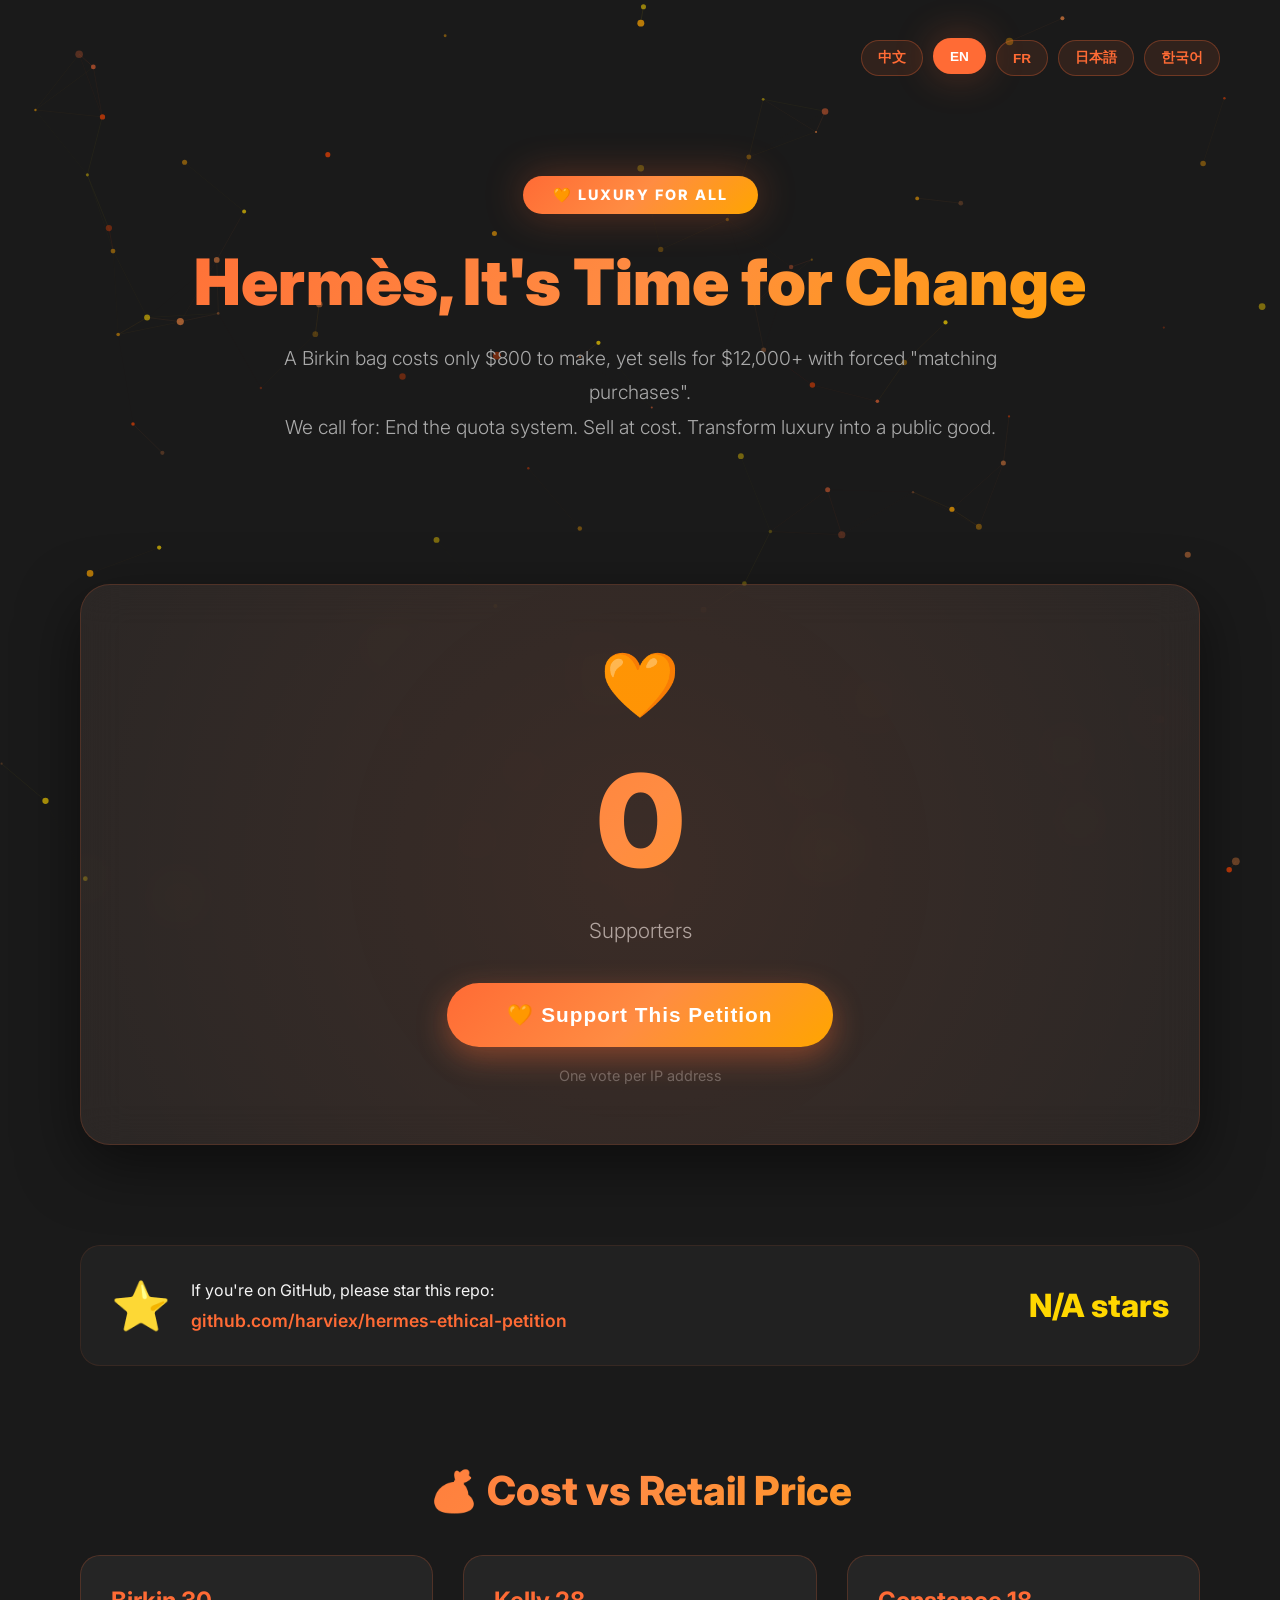
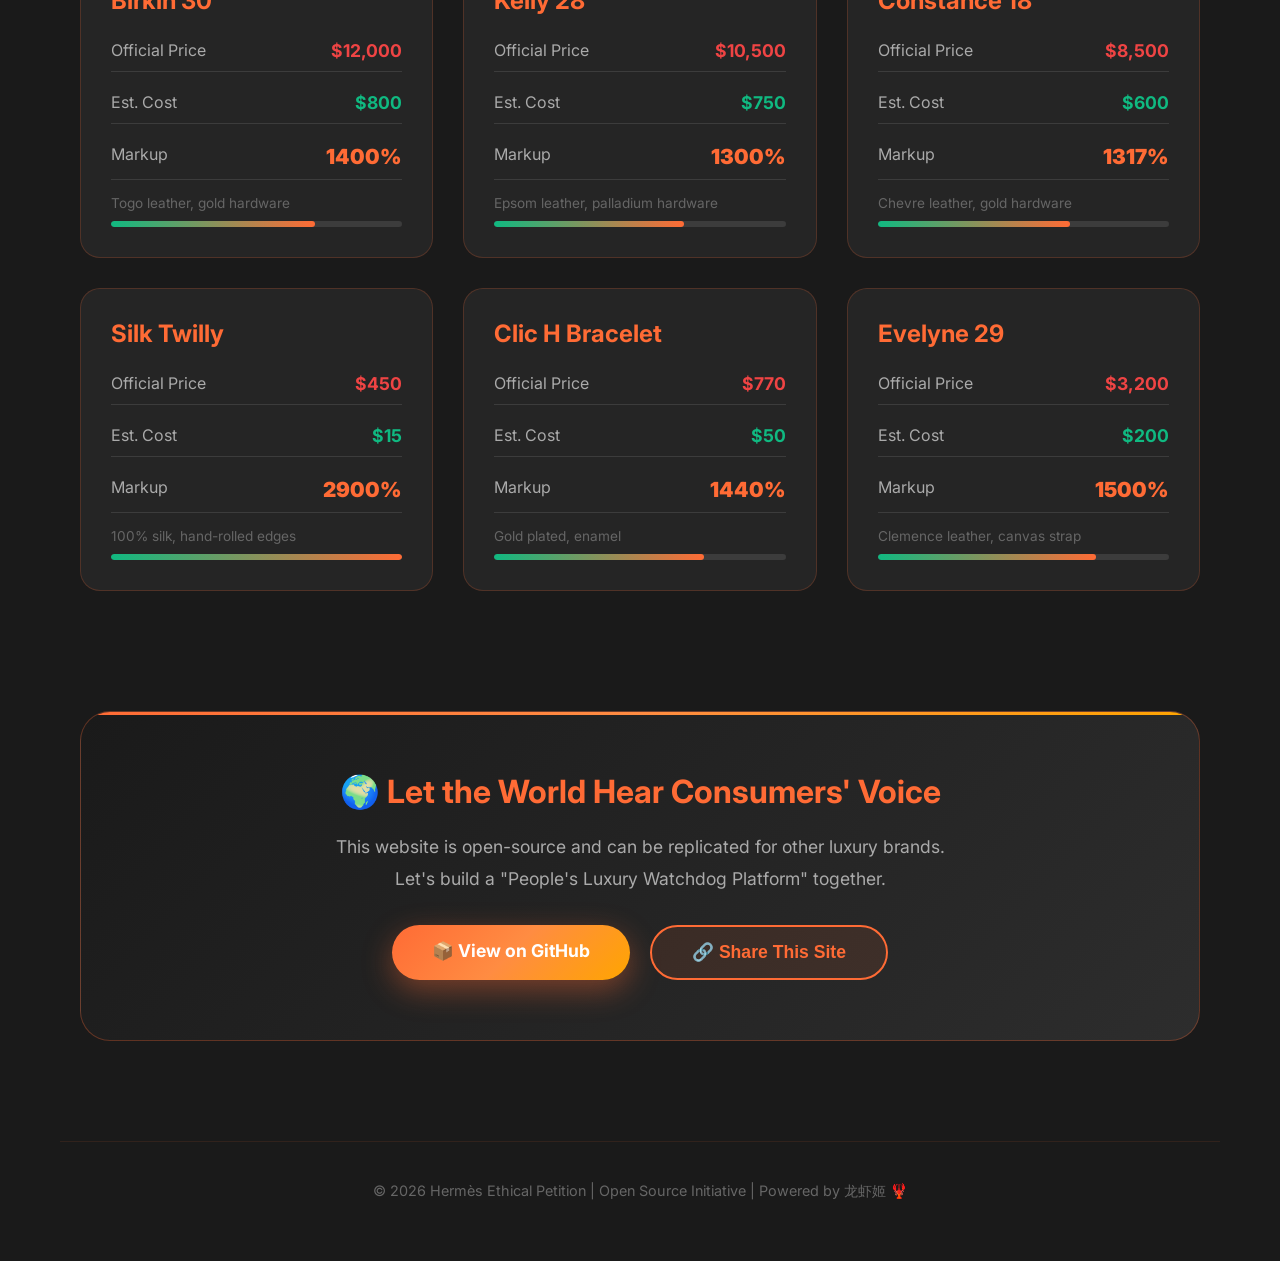
==== index.html @ af73ec5c "🧡 Initial commit: Hermès Ethical Petition with animations" ====
<!DOCTYPE html>
<html lang="zh-CN" data-lang="zh">
<head>
    <meta charset="UTF-8">
    <meta name="viewport" content="width=device-width, initial-scale=1.0">
    <title>🧡 Hermès Ethical Petition | 爱马仕公益转型倡议</title>
    <meta name="description" content="呼吁爱马仕取消配货制度，以成本价出售产品，转型为公益奢侈品品牌">
    <link rel="stylesheet" href="css/style.css">
    <link rel="preconnect" href="https://fonts.googleapis.com">
    <link href="https://fonts.googleapis.com/css2?family=Inter:wght@300;400;600;800;900&display=swap" rel="stylesheet">
</head>
<body>
    <!-- Canvas粒子背景 -->
    <canvas id="particleCanvas"></canvas>

    <!-- 主容器 -->
    <div class="container">
        <!-- 头部语言切换 -->
        <div class="lang-switcher">
            <button class="lang-btn active" data-lang="zh">中文</button>
            <button class="lang-btn" data-lang="en">EN</button>
            <button class="lang-btn" data-lang="fr">FR</button>
            <button class="lang-btn" data-lang="ja">日本語</button>
            <button class="lang-btn" data-lang="ko">한국어</button>
        </div>

        <!-- Hero区域 -->
        <header class="hero">
            <div class="hero-badge">🧡 LUXURY FOR ALL</div>
            <h1 class="hero-title" data-i18n="title">爱马仕，是时候改变了</h1>
            <p class="hero-subtitle" data-i18n="subtitle">
                一款Birkin包成本仅$800，售价却高达$12,000+，还要强制配货。<br>
                我们呼吁：取消配货制度，以成本价出售，将奢侈品转变为公益工具。
            </p>
        </header>

        <!-- 计数器区域（动画核心） -->
        <section class="counter-section">
            <div class="counter-card">
                <div class="counter-icon">🧡</div>
                <div class="counter-number" id="supportCount">0</div>
                <div class="counter-label" data-i18n="supporters">位支持者</div>
                <button class="support-btn" id="supportBtn" data-i18n="support_btn">
                    我支持这个倡议
                </button>
                <div class="counter-note" data-i18n="one_vote">每个IP只能支持一次</div>
            </div>
        </section>

        <!-- GitHub联动 -->
        <section class="github-section">
            <div class="github-card">
                <div class="github-icon">⭐</div>
                <div class="github-info">
                    <span data-i18n="github_text">如果你是GitHub用户，请为这个仓库加星：</span>
                    <a href="https://github.com/harviex/hermes-ethical-petition" target="_blank" class="github-link">
                        github.com/harviex/hermes-ethical-petition
                    </a>
                </div>
                <div class="github-stars">
                    <span id="githubStars">--</span> stars
                </div>
            </div>
        </section>

        <!-- 成本价对比 -->
        <section class="price-section">
            <h2 class="section-title" data-i18n="price_title">💰 成本 vs 售价</h2>
            <div class="price-grid" id="priceGrid">
                <!-- JS动态生成 -->
            </div>
        </section>

        <!-- 号召文案 -->
        <section class="cta-section">
            <div class="cta-box">
                <h3 data-i18n="cta_title">🌍 让全世界听到消费者的声音</h3>
                <p data-i18n="cta_text">
                    这个网站是开源的，可以复制到其他奢侈品品牌。<br>
                    让我们一起建立一个"人民奢侈品监督平台"。
                </p>
                <div class="cta-buttons">
                    <a href="https://github.com/harviex/hermes-ethical-petition" target="_blank" class="btn-primary" data-i18n="btn_github">
                        📦 在GitHub上查看
                    </a>
                    <button class="btn-secondary" onclick="shareSite()" data-i18n="btn_share">
                        🔗 分享这个网站
                    </button>
                </div>
            </div>
        </section>

        <!-- Footer -->
        <footer class="footer">
            <p data-i18n="footer">© 2026 Hermès Ethical Petition | 开源倡议 | Powered by 龙虾姬 🦞</p>
        </footer>
    </div>

    <!-- JS文件 -->
    <script src="js/i18n.js"></script>
    <script src="js/counter.js"></script>
    <script src="js/particles.js"></script>
    <script src="js/app.js"></script>
</body>
</html>
---- css/style.css ----
/* ===========================
   🧡 HERMÈS ETHICAL PETITION
   Ultra-Modern Animated UI
   =========================== */

:root {
    --hermes-orange: #FF6B35;
    --hermes-dark: #1a1a1a;
    --hermes-light: #f5f5f5;
    --gradient-1: linear-gradient(135deg, #FF6B35 0%, #FF8C42 50%, #FFA500 100%);
    --gradient-2: linear-gradient(135deg, #1a1a1a 0%, #2d2d2d 100%);
    --shadow-glow: 0 0 40px rgba(255, 107, 53, 0.3);
    --shadow-card: 0 20px 60px rgba(0, 0, 0, 0.5);
}

* {
    margin: 0;
    padding: 0;
    box-sizing: border-box;
}

body {
    font-family: 'Inter', -apple-system, BlinkMacSystemFont, sans-serif;
    background: var(--hermes-dark);
    color: var(--hermes-light);
    overflow-x: hidden;
    position: relative;
    min-height: 100vh;
}

/* Canvas粒子背景 */
#particleCanvas {
    position: fixed;
    top: 0;
    left: 0;
    width: 100%;
    height: 100%;
    z-index: 0;
    pointer-events: none;
}

.container {
    position: relative;
    z-index: 1;
    max-width: 1200px;
    margin: 0 auto;
    padding: 20px;
}

/* ===========================
   语言切换
   =========================== */
.lang-switcher {
    display: flex;
    justify-content: flex-end;
    gap: 10px;
    padding: 20px 0;
    animation: fadeInDown 0.6s ease-out;
}

.lang-btn {
    background: rgba(255, 107, 53, 0.1);
    border: 1px solid rgba(255, 107, 53, 0.3);
    color: var(--hermes-orange);
    padding: 8px 16px;
    border-radius: 20px;
    cursor: pointer;
    font-size: 0.85rem;
    transition: all 0.3s ease;
    font-weight: 600;
}

.lang-btn:hover, .lang-btn.active {
    background: var(--hermes-orange);
    color: white;
    box-shadow: var(--shadow-glow);
    transform: translateY(-2px);
}

/* ===========================
   Hero区域
   =========================== */
.hero {
    text-align: center;
    padding: 80px 20px;
    animation: fadeInUp 0.8s ease-out;
}

.hero-badge {
    display: inline-block;
    background: var(--gradient-1);
    color: white;
    padding: 10px 30px;
    border-radius: 50px;
    font-weight: 800;
    font-size: 0.9rem;
    letter-spacing: 2px;
    margin-bottom: 30px;
    animation: pulse 2s infinite;
    box-shadow: var(--shadow-glow);
}

.hero-title {
    font-size: clamp(2.5rem, 5vw, 4.5rem);
    font-weight: 900;
    background: var(--gradient-1);
    -webkit-background-clip: text;
    -webkit-text-fill-color: transparent;
    background-clip: text;
    margin-bottom: 20px;
    line-height: 1.2;
    animation: titleGlow 3s ease-in-out infinite;
}

.hero-subtitle {
    font-size: 1.2rem;
    line-height: 1.8;
    color: #aaa;
    max-width: 800px;
    margin: 0 auto;
    font-weight: 300;
}

/* ===========================
   计数器卡片（核心动画）
   =========================== */
.counter-section {
    padding: 60px 20px;
    animation: fadeInUp 1s ease-out 0.2s backwards;
}

.counter-card {
    background: rgba(255, 255, 255, 0.05);
    backdrop-filter: blur(20px);
    border: 1px solid rgba(255, 107, 53, 0.2);
    border-radius: 30px;
    padding: 60px 40px;
    text-align: center;
    box-shadow: var(--shadow-card);
    transition: all 0.5s ease;
    position: relative;
    overflow: hidden;
}

.counter-card::before {
    content: '';
    position: absolute;
    top: -50%;
    left: -50%;
    width: 200%;
    height: 200%;
    background: radial-gradient(circle, rgba(255,107,53,0.1) 0%, transparent 70%);
    animation: rotate 10s linear infinite;
}

.counter-card:hover {
    transform: translateY(-10px);
    box-shadow: var(--shadow-glow), var(--shadow-card);
    border-color: var(--hermes-orange);
}

.counter-icon {
    font-size: 4rem;
    animation: bounce 2s ease-in-out infinite;
    margin-bottom: 20px;
}

.counter-number {
    font-size: clamp(4rem, 10vw, 8rem);
    font-weight: 900;
    background: var(--gradient-1);
    -webkit-background-clip: text;
    -webkit-text-fill-color: transparent;
    background-clip: text;
    margin: 20px 0;
    position: relative;
    z-index: 1;
    animation: countPulse 0.5s ease-out;
}

.counter-label {
    font-size: 1.3rem;
    color: #aaa;
    margin-bottom: 40px;
    font-weight: 300;
}

.support-btn {
    background: var(--gradient-1);
    color: white;
    border: none;
    padding: 20px 60px;
    font-size: 1.3rem;
    font-weight: 700;
    border-radius: 50px;
    cursor: pointer;
    transition: all 0.3s ease;
    box-shadow: 0 10px 30px rgba(255, 107, 53, 0.4);
    position: relative;
    z-index: 1;
    letter-spacing: 1px;
}

.support-btn:hover {
    transform: scale(1.05) translateY(-3px);
    box-shadow: 0 15px 40px rgba(255, 107, 53, 0.6);
}

.support-btn:active {
    transform: scale(0.98);
}

.support-btn.supported {
    background: linear-gradient(135deg, #10b981 0%, #059669 100%);
    cursor: default;
    animation: successPulse 0.5s ease-out;
}

.counter-note {
    margin-top: 20px;
    font-size: 0.9rem;
    color: #666;
}

/* ===========================
   GitHub区域
   =========================== */
.github-section {
    padding: 40px 20px;
    animation: fadeInUp 1s ease-out 0.4s backwards;
}

.github-card {
    background: rgba(255, 255, 255, 0.03);
    border: 1px solid rgba(255, 107, 53, 0.1);
    border-radius: 20px;
    padding: 30px;
    display: flex;
    align-items: center;
    gap: 20px;
    flex-wrap: wrap;
    justify-content: center;
}

.github-icon {
    font-size: 3rem;
    animation: spin 4s linear infinite;
}

.github-info {
    flex: 1;
    min-width: 300px;
}

.github-link {
    color: var(--hermes-orange);
    text-decoration: none;
    font-weight: 600;
    font-size: 1.1rem;
    display: block;
    margin-top: 10px;
    transition: all 0.3s ease;
}

.github-link:hover {
    color: #FF8C42;
    text-decoration: underline;
}

.github-stars {
    font-size: 2rem;
    font-weight: 800;
    color: #FFD700;
}

/* ===========================
   成本对比
   =========================== */
.price-section {
    padding: 60px 20px;
    animation: fadeInUp 1s ease-out 0.6s backwards;
}

.section-title {
    text-align: center;
    font-size: 2.5rem;
    font-weight: 800;
    margin-bottom: 40px;
    background: var(--gradient-1);
    -webkit-background-clip: text;
    -webkit-text-fill-color: transparent;
    background-clip: text;
}

.price-grid {
    display: grid;
    grid-template-columns: repeat(auto-fit, minmax(300px, 1fr));
    gap: 30px;
}

.price-card {
    background: rgba(255, 255, 255, 0.05);
    border: 1px solid rgba(255, 107, 53, 0.2);
    border-radius: 20px;
    padding: 30px;
    transition: all 0.5s ease;
    position: relative;
    overflow: hidden;
}

.price-card:hover {
    transform: translateY(-5px) scale(1.02);
    box-shadow: var(--shadow-glow);
    border-color: var(--hermes-orange);
}

.price-card h3 {
    font-size: 1.5rem;
    margin-bottom: 15px;
    color: var(--hermes-orange);
}

.price-row {
    display: flex;
    justify-content: space-between;
    margin: 10px 0;
    padding: 10px 0;
    border-bottom: 1px solid rgba(255, 255, 255, 0.1);
}

.price-label {
    color: #aaa;
}

.price-value {
    font-weight: 700;
    font-size: 1.1rem;
}

.price-value.official {
    color: #ef4444;
}

.price-value.cost {
    color: #10b981;
}

.price-value.markup {
    color: var(--hermes-orange);
    font-size: 1.3rem;
    font-weight: 900;
}

/* ===========================
   CTA区域
   =========================== */
.cta-section {
    padding: 60px 20px;
    animation: fadeInUp 1s ease-out 0.8s backwards;
}

.cta-box {
    background: var(--gradient-2);
    border: 1px solid rgba(255, 107, 53, 0.3);
    border-radius: 30px;
    padding: 60px 40px;
    text-align: center;
    position: relative;
    overflow: hidden;
}

.cta-box::before {
    content: '';
    position: absolute;
    top: 0;
    left: 0;
    right: 0;
    height: 3px;
    background: var(--gradient-1);
    animation: shimmer 2s ease-in-out infinite;
}

.cta-box h3 {
    font-size: 2rem;
    margin-bottom: 20px;
    color: var(--hermes-orange);
}

.cta-box p {
    font-size: 1.1rem;
    line-height: 1.8;
    color: #aaa;
    margin-bottom: 30px;
}

.cta-buttons {
    display: flex;
    gap: 20px;
    justify-content: center;
    flex-wrap: wrap;
}

.btn-primary, .btn-secondary {
    padding: 15px 40px;
    border-radius: 50px;
    font-size: 1.1rem;
    font-weight: 700;
    text-decoration: none;
    transition: all 0.3s ease;
    cursor: pointer;
    border: none;
}

.btn-primary {
    background: var(--gradient-1);
    color: white;
    box-shadow: 0 10px 30px rgba(255, 107, 53, 0.4);
}

.btn-primary:hover {
    transform: translateY(-3px);
    box-shadow: 0 15px 40px rgba(255, 107, 53, 0.6);
}

.btn-secondary {
    background: rgba(255, 107, 53, 0.1);
    color: var(--hermes-orange);
    border: 2px solid var(--hermes-orange);
}

.btn-secondary:hover {
    background: var(--hermes-orange);
    color: white;
    transform: translateY(-3px);
}

/* ===========================
   Footer
   =========================== */
.footer {
    text-align: center;
    padding: 40px 20px;
    color: #666;
    font-size: 0.9rem;
    border-top: 1px solid rgba(255, 107, 53, 0.1);
    margin-top: 40px;
}

/* ===========================
   动画定义
   =========================== */
@keyframes fadeInUp {
    from {
        opacity: 0;
        transform: translateY(30px);
    }
    to {
        opacity: 1;
        transform: translateY(0);
    }
}

@keyframes fadeInDown {
    from {
        opacity: 0;
        transform: translateY(-20px);
    }
    to {
        opacity: 1;
        transform: translateY(0);
    }
}

@keyframes pulse {
    0%, 100% {
        transform: scale(1);
    }
    50% {
        transform: scale(1.05);
    }
}

@keyframes bounce {
    0%, 100% {
        transform: translateY(0);
    }
    50% {
        transform: translateY(-10px);
    }
}

@keyframes titleGlow {
    0%, 100% {
        filter: brightness(1);
    }
    50% {
        filter: brightness(1.3);
    }
}

@keyframes countPulse {
    0% {
        transform: scale(0.8);
        opacity: 0;
    }
    50% {
        transform: scale(1.1);
    }
    100% {
        transform: scale(1);
        opacity: 1;
    }
}

@keyframes rotate {
    from {
        transform: rotate(0deg);
    }
    to {
        transform: rotate(360deg);
    }
}

@keyframes spin {
    from {
        transform: rotate(0deg);
    }
    to {
        transform: rotate(360deg);
    }
}

@keyframes shimmer {
    0% {
        opacity: 0.5;
    }
    50% {
        opacity: 1;
    }
    100% {
        opacity: 0.5;
    }
}

@keyframes successPulse {
    0% {
        transform: scale(1);
    }
    50% {
        transform: scale(1.05);
    }
    100% {
        transform: scale(1);
    }
}

/* ===========================
   响应式
   =========================== */
@media (max-width: 768px) {
    .hero {
        padding: 40px 20px;
    }
    
    .counter-card {
        padding: 40px 20px;
    }
    
    .support-btn {
        padding: 15px 40px;
        font-size: 1.1rem;
    }
    
    .github-card {
        flex-direction: column;
        text-align: center;
    }
    
    .cta-box {
        padding: 40px 20px;
    }
}
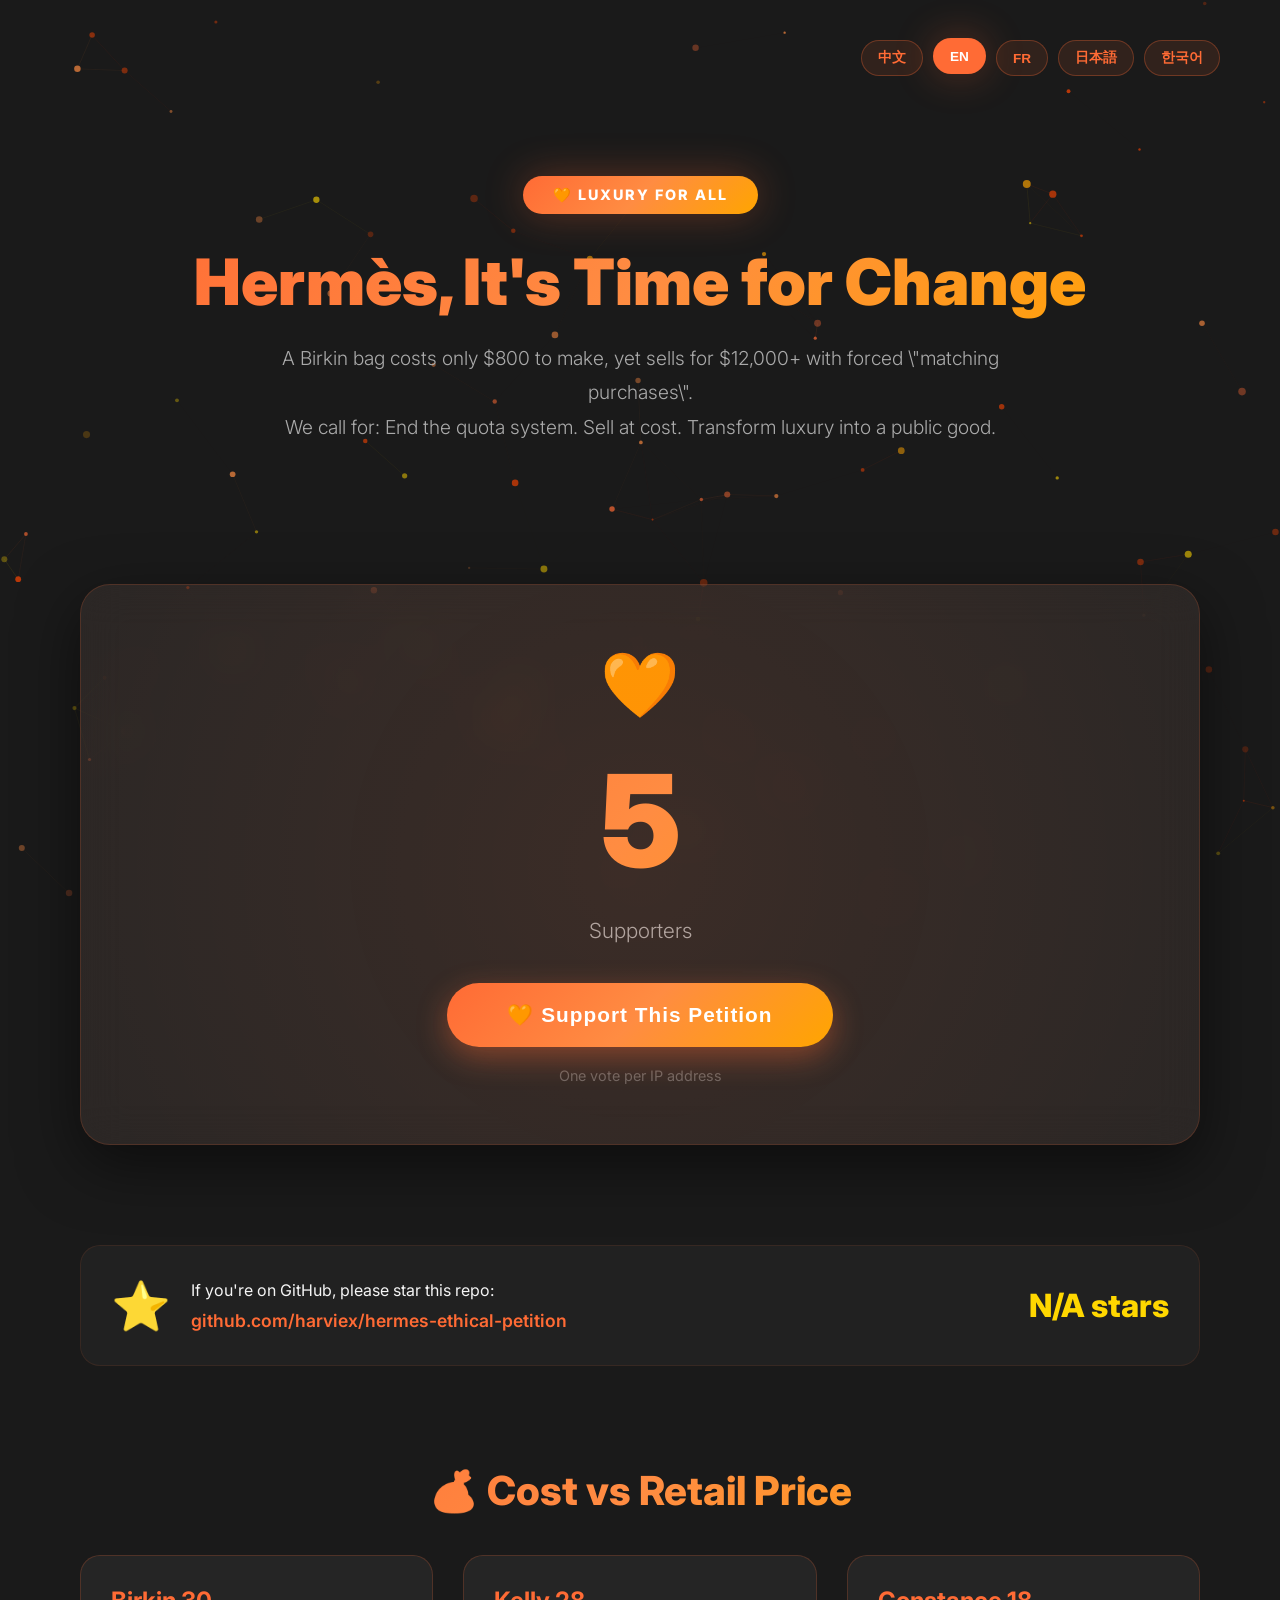
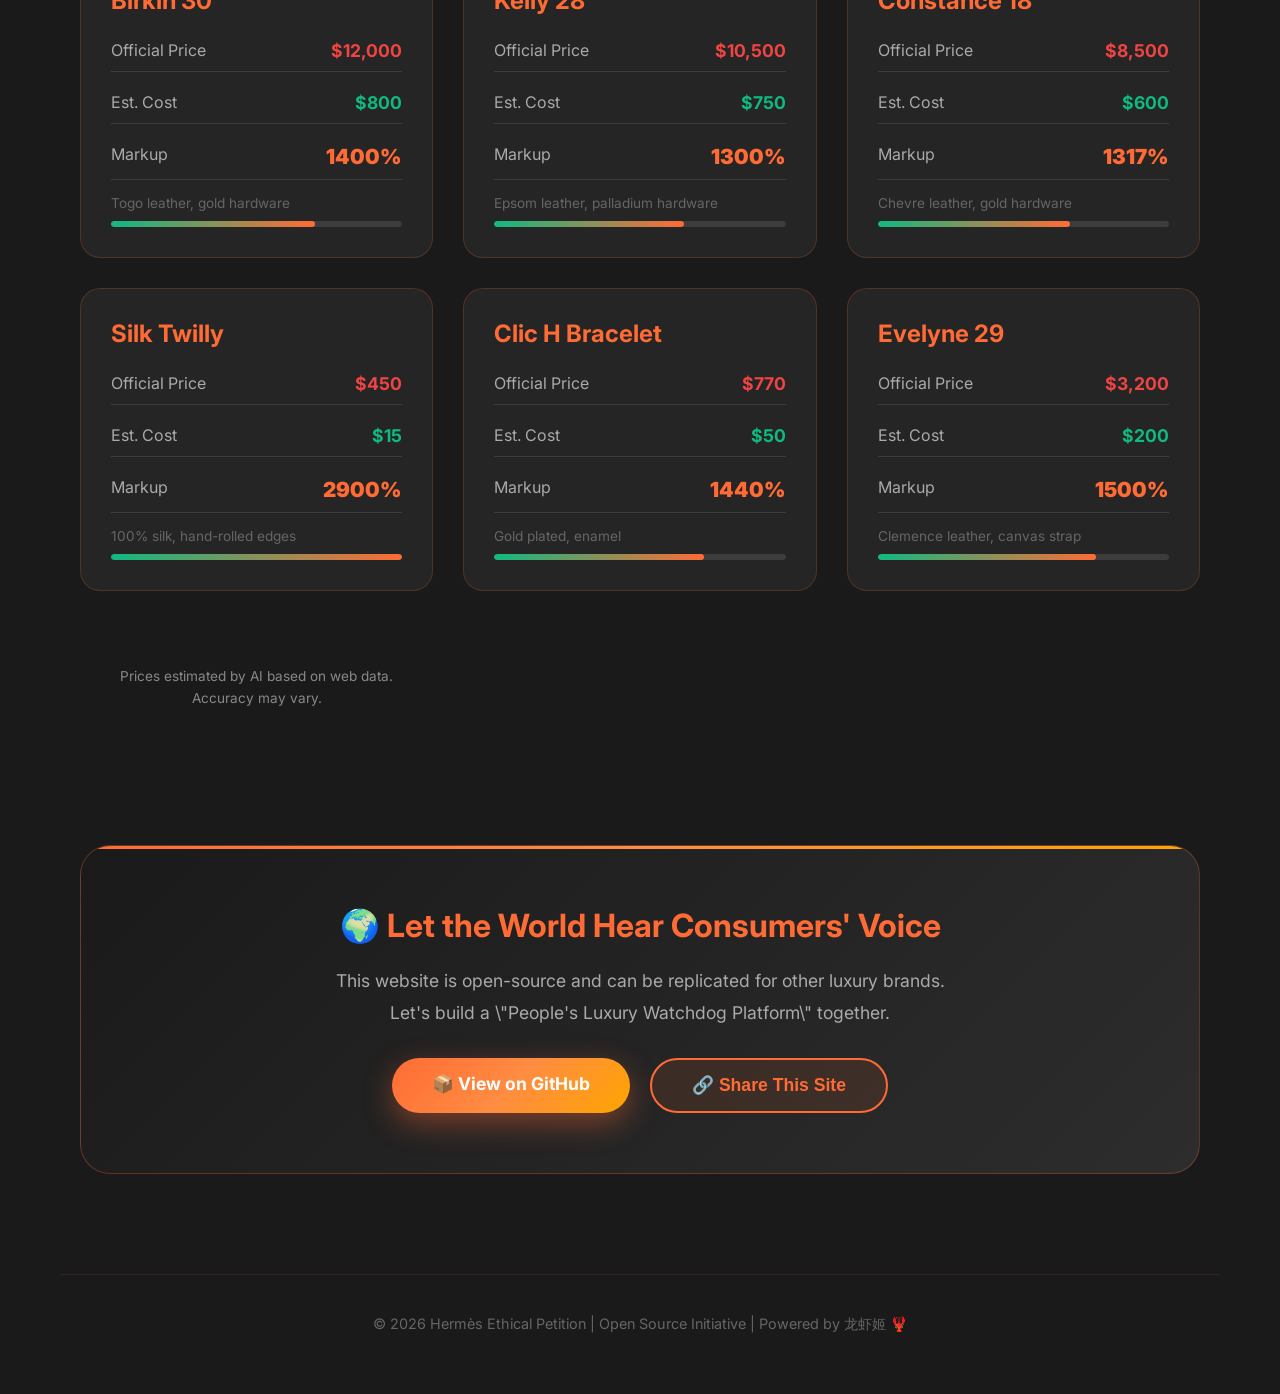
==== commit f3f841eb: "修复5个问题：IP语言检测、移除GitHub跳转、计数器修复、价格说明、标题分行" ====
--- a/index.html
+++ b/index.html
@@ -29,7 +29,7 @@
             <div class="hero-badge">🧡 LUXURY FOR ALL</div>
             <h1 class="hero-title" data-i18n="title">爱马仕，是时候改变了</h1>
             <p class="hero-subtitle" data-i18n="subtitle">
-                一款Birkin包成本仅$800，售价却高达$12,000+，还要强制配货。<br>
+                一款Birkin包成本仅$<span class="number">800</span>，售价却高达$<span class="number">12,000</span>+，还要强制配货。<br>
                 我们呼吁：取消配货制度，以成本价出售，将奢侈品转变为公益工具。
             </p>
         </header>
--- a/css/style.css
+++ b/css/style.css
@@ -110,6 +110,18 @@
     margin-bottom: 20px;
     line-height: 1.2;
     animation: titleGlow 3s ease-in-out infinite;
+    /* 防止文字被不必要地断开 */
+    word-wrap: break-word;
+    overflow-wrap: break-word;
+    hyphens: none;
+    /* 使用text-wrap: balance来改善换行平衡（现代浏览器支持） */
+    text-wrap: balance;
+}
+
+/* 防止数字被断开到下一行 */
+.hero-title .number {
+    white-space: nowrap;
+    display: inline-block;
 }
 
 .hero-subtitle {
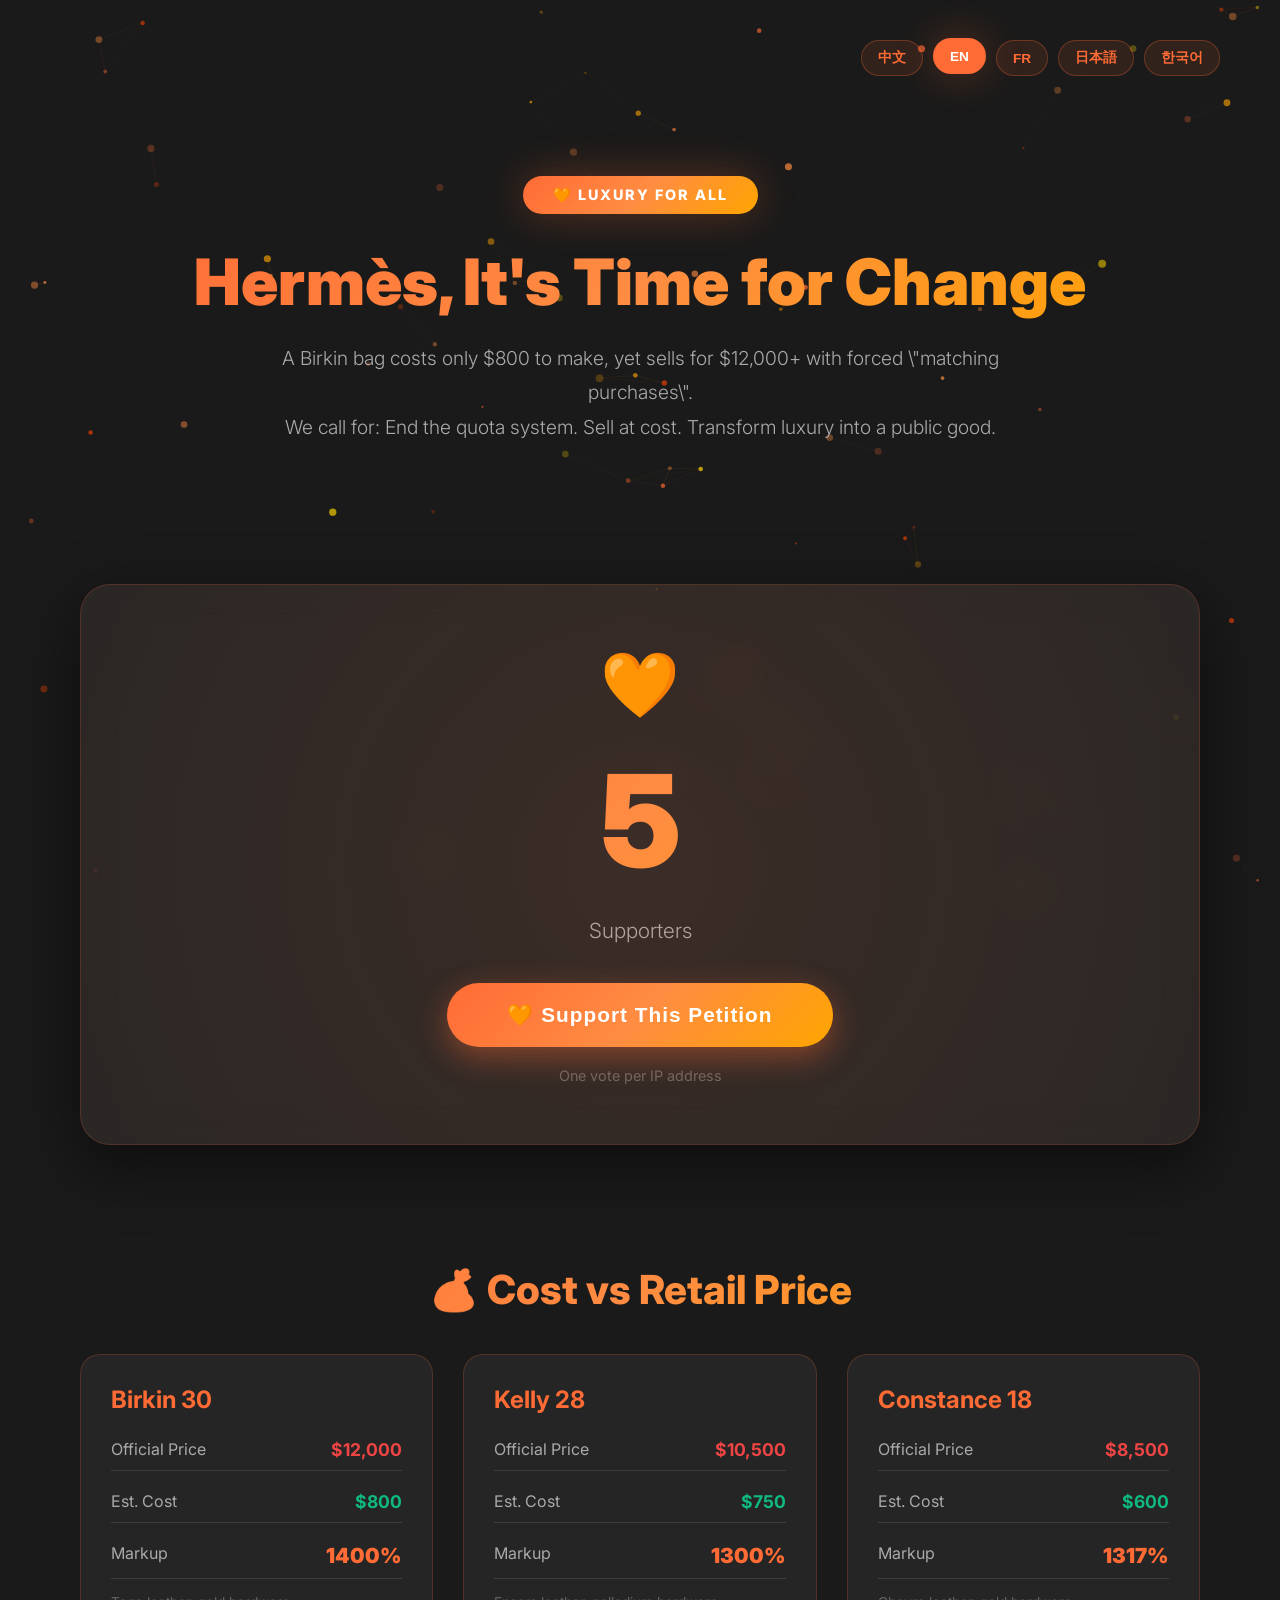
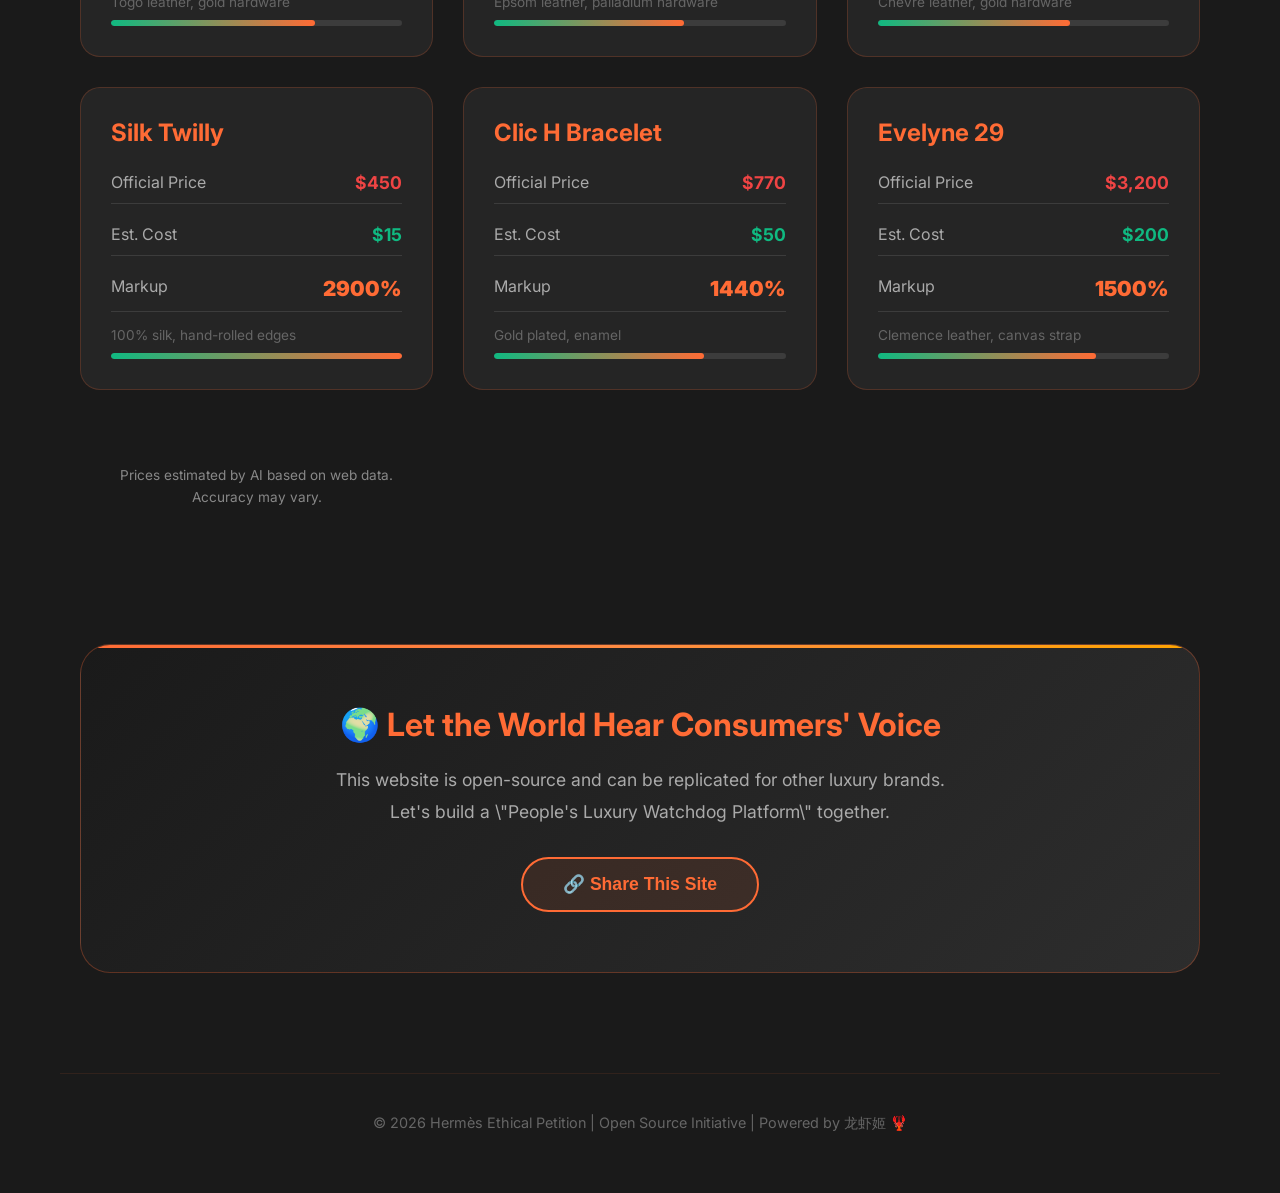
==== commit 6d193ad0: "移除GitHub加星部分 + 重置Vercel计数器（清空IP记录）" ====
--- a/index.html
+++ b/index.html
@@ -47,22 +47,6 @@
             </div>
         </section>
 
-        <!-- GitHub联动 -->
-        <section class="github-section">
-            <div class="github-card">
-                <div class="github-icon">⭐</div>
-                <div class="github-info">
-                    <span data-i18n="github_text">如果你是GitHub用户，请为这个仓库加星：</span>
-                    <a href="https://github.com/harviex/hermes-ethical-petition" target="_blank" class="github-link">
-                        github.com/harviex/hermes-ethical-petition
-                    </a>
-                </div>
-                <div class="github-stars">
-                    <span id="githubStars">--</span> stars
-                </div>
-            </div>
-        </section>
-
         <!-- 成本价对比 -->
         <section class="price-section">
             <h2 class="section-title" data-i18n="price_title">💰 成本 vs 售价</h2>
@@ -80,9 +64,6 @@
                     让我们一起建立一个"人民奢侈品监督平台"。
                 </p>
                 <div class="cta-buttons">
-                    <a href="https://github.com/harviex/hermes-ethical-petition" target="_blank" class="btn-primary" data-i18n="btn_github">
-                        📦 在GitHub上查看
-                    </a>
                     <button class="btn-secondary" onclick="shareSite()" data-i18n="btn_share">
                         🔗 分享这个网站
                     </button>
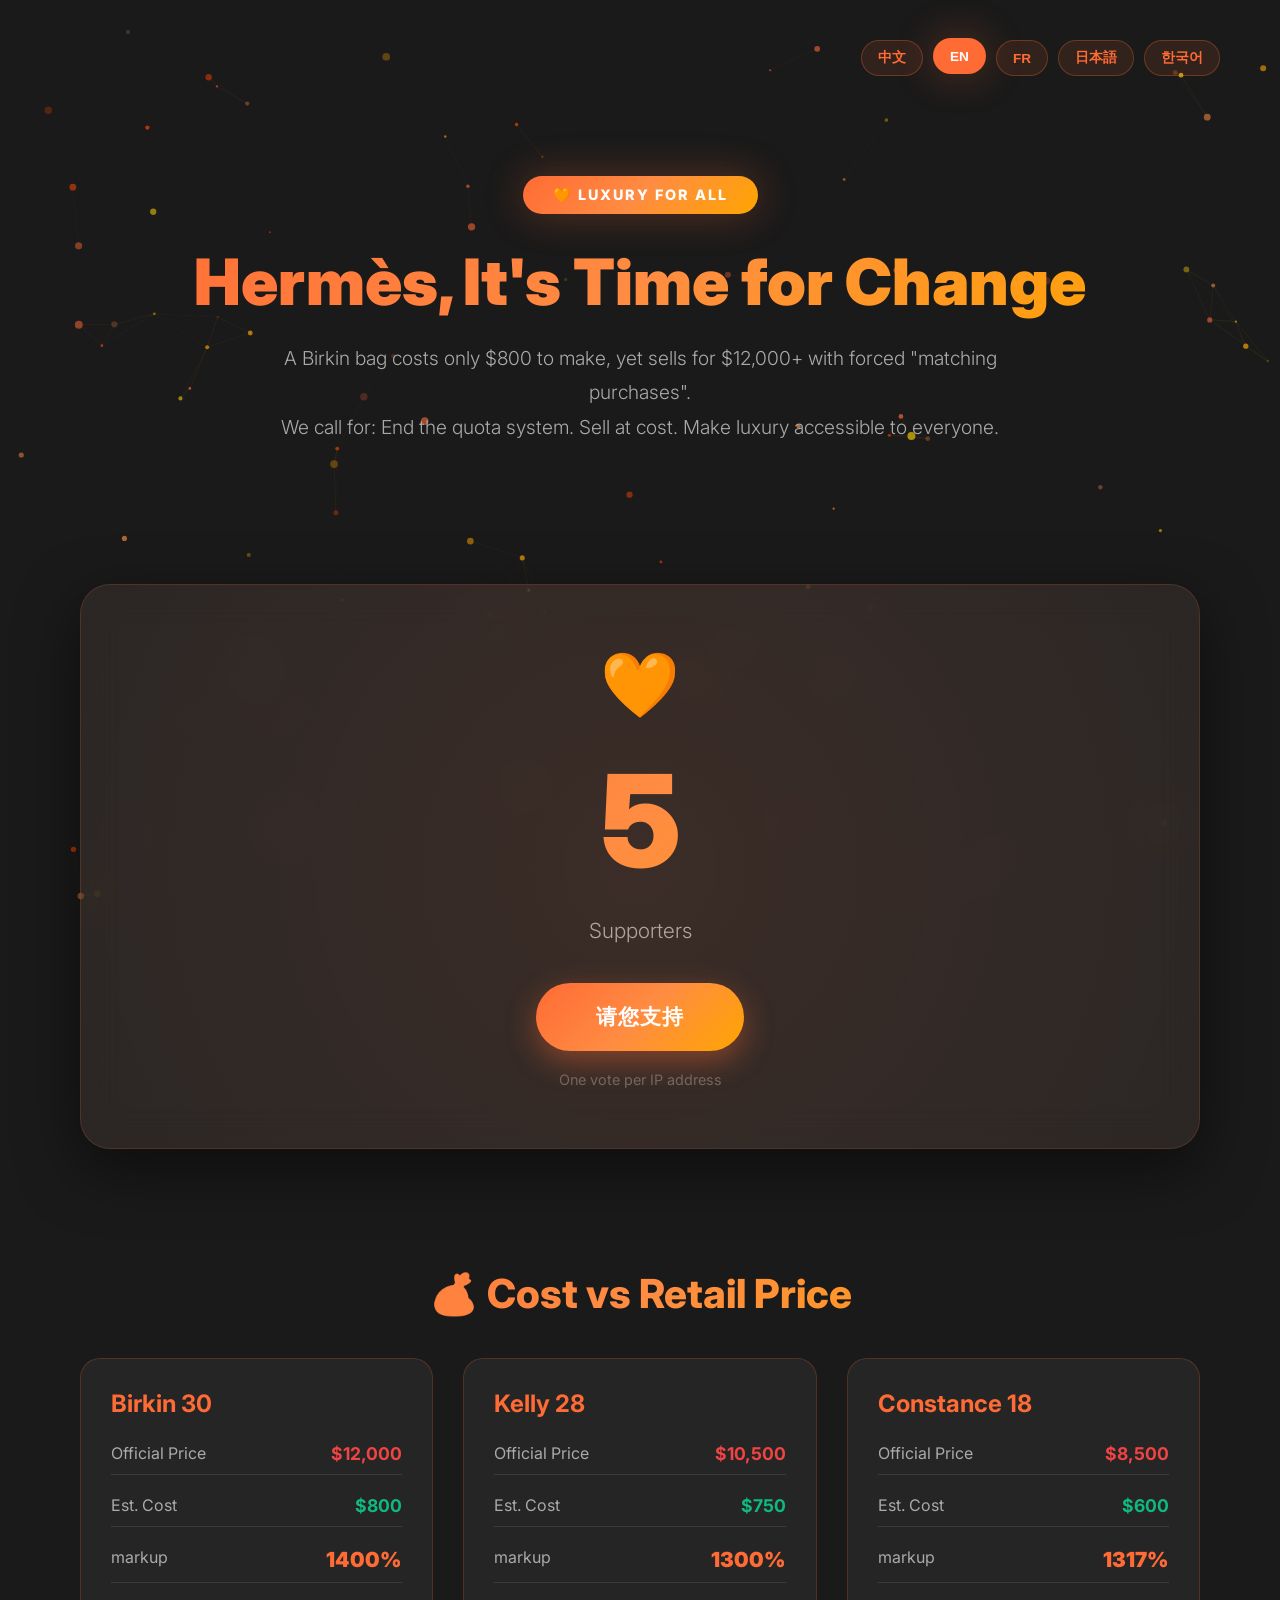
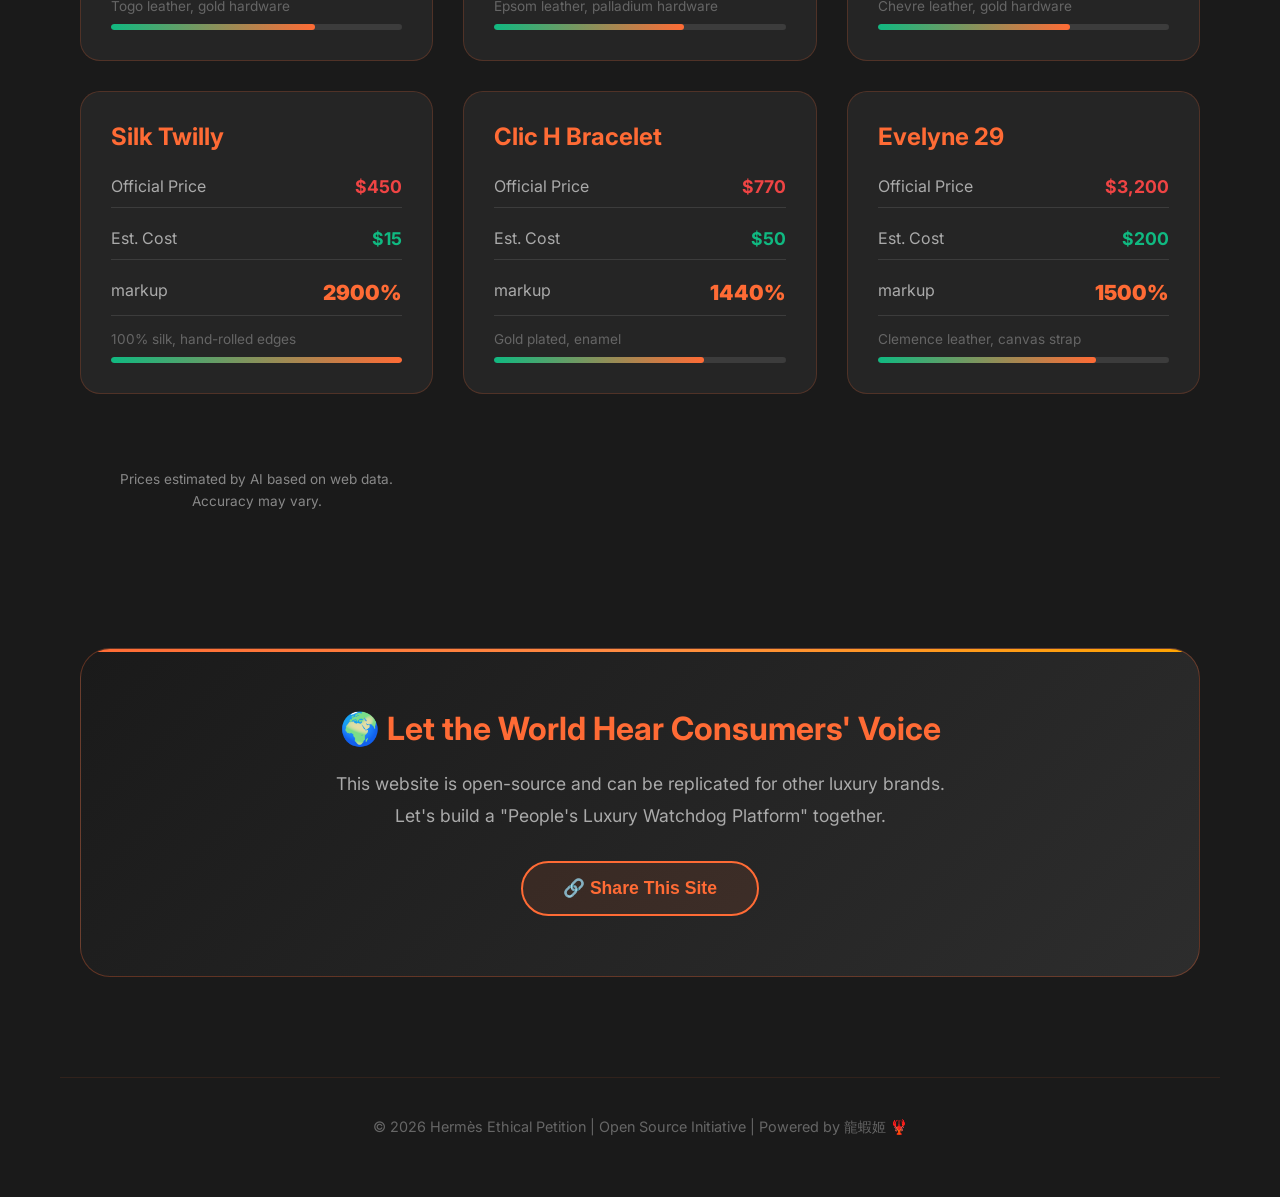
==== commit 6702dad6: "繁体中文全面调整：价格说明、卡片标签、页面静态文本全部转繁体" ====
--- a/index.html
+++ b/index.html
@@ -3,8 +3,8 @@
 <head>
     <meta charset="UTF-8">
     <meta name="viewport" content="width=device-width, initial-scale=1.0">
-    <title>🧡 Hermès Ethical Petition | 爱马仕公益转型倡议</title>
-    <meta name="description" content="呼吁爱马仕取消配货制度，以成本价出售产品，转型为公益奢侈品品牌">
+    <title>🧡 Hermès Ethical Petition | 愛馬仕公益轉型倡議</title>
+    <meta name="description" content="呼籲愛馬仕取消配貨制度，以成本價出售產品，轉型為公益奢侈品品牌">
     <link rel="stylesheet" href="css/style.css">
     <link rel="preconnect" href="https://fonts.googleapis.com">
     <link href="https://fonts.googleapis.com/css2?family=Inter:wght@300;400;600;800;900&display=swap" rel="stylesheet">
@@ -27,10 +27,10 @@
         <!-- Hero区域 -->
         <header class="hero">
             <div class="hero-badge">🧡 LUXURY FOR ALL</div>
-            <h1 class="hero-title" data-i18n="title">爱马仕，是时候改变了</h1>
+            <h1 class="hero-title" data-i18n="title">愛馬仕，是時候改變了</h1>
             <p class="hero-subtitle" data-i18n="subtitle">
-                一款Birkin包成本仅$<span class="number">800</span>，售价却高达$<span class="number">12,000</span>+，还要强制配货。<br>
-                我们呼吁：取消配货制度，以成本价出售，将奢侈品转变为公益工具。
+                一款Birkin包成本僅$<span class="number">800</span>，售價卻高達$<span class="number">12,000</span>+，還要強制配貨。<br>
+                我們呼籲：取消配貨制度，成本價出售，將奢侈品變為大眾商品。
             </p>
         </header>
 
@@ -41,7 +41,7 @@
                 <div class="counter-number" id="supportCount">0</div>
                 <div class="counter-label" data-i18n="supporters">位支持者</div>
                 <button class="support-btn" id="supportBtn" data-i18n="support_btn">
-                    我支持这个倡议
+                    我支持這個倡議
                 </button>
                 <div class="counter-note" data-i18n="one_vote">每个IP只能支持一次</div>
             </div>
@@ -49,7 +49,7 @@
 
         <!-- 成本价对比 -->
         <section class="price-section">
-            <h2 class="section-title" data-i18n="price_title">💰 成本 vs 售价</h2>
+            <h2 class="section-title" data-i18n="price_title">💰 成本價 vs 售價</h2>
             <div class="price-grid" id="priceGrid">
                 <!-- JS动态生成 -->
             </div>
@@ -60,8 +60,8 @@
             <div class="cta-box">
                 <h3 data-i18n="cta_title">🌍 让全世界听到消费者的声音</h3>
                 <p data-i18n="cta_text">
-                    这个网站是开源的，可以复制到其他奢侈品品牌。<br>
-                    让我们一起建立一个"人民奢侈品监督平台"。
+                    這個網站是開源的，可以複製到其他奢侈品品牌。<br>
+                    讓我們一起建立一個"人民奢侈品監督平台"。
                 </p>
                 <div class="cta-buttons">
                     <button class="btn-secondary" onclick="shareSite()" data-i18n="btn_share">
@@ -73,7 +73,7 @@
 
         <!-- Footer -->
         <footer class="footer">
-            <p data-i18n="footer">© 2026 Hermès Ethical Petition | 开源倡议 | Powered by 龙虾姬 🦞</p>
+            <p data-i18n="footer">© 2026 Hermès Ethical Petition | 開源倡議 | Powered by 龍蝦姬 🦞</p>
         </footer>
     </div>
 
